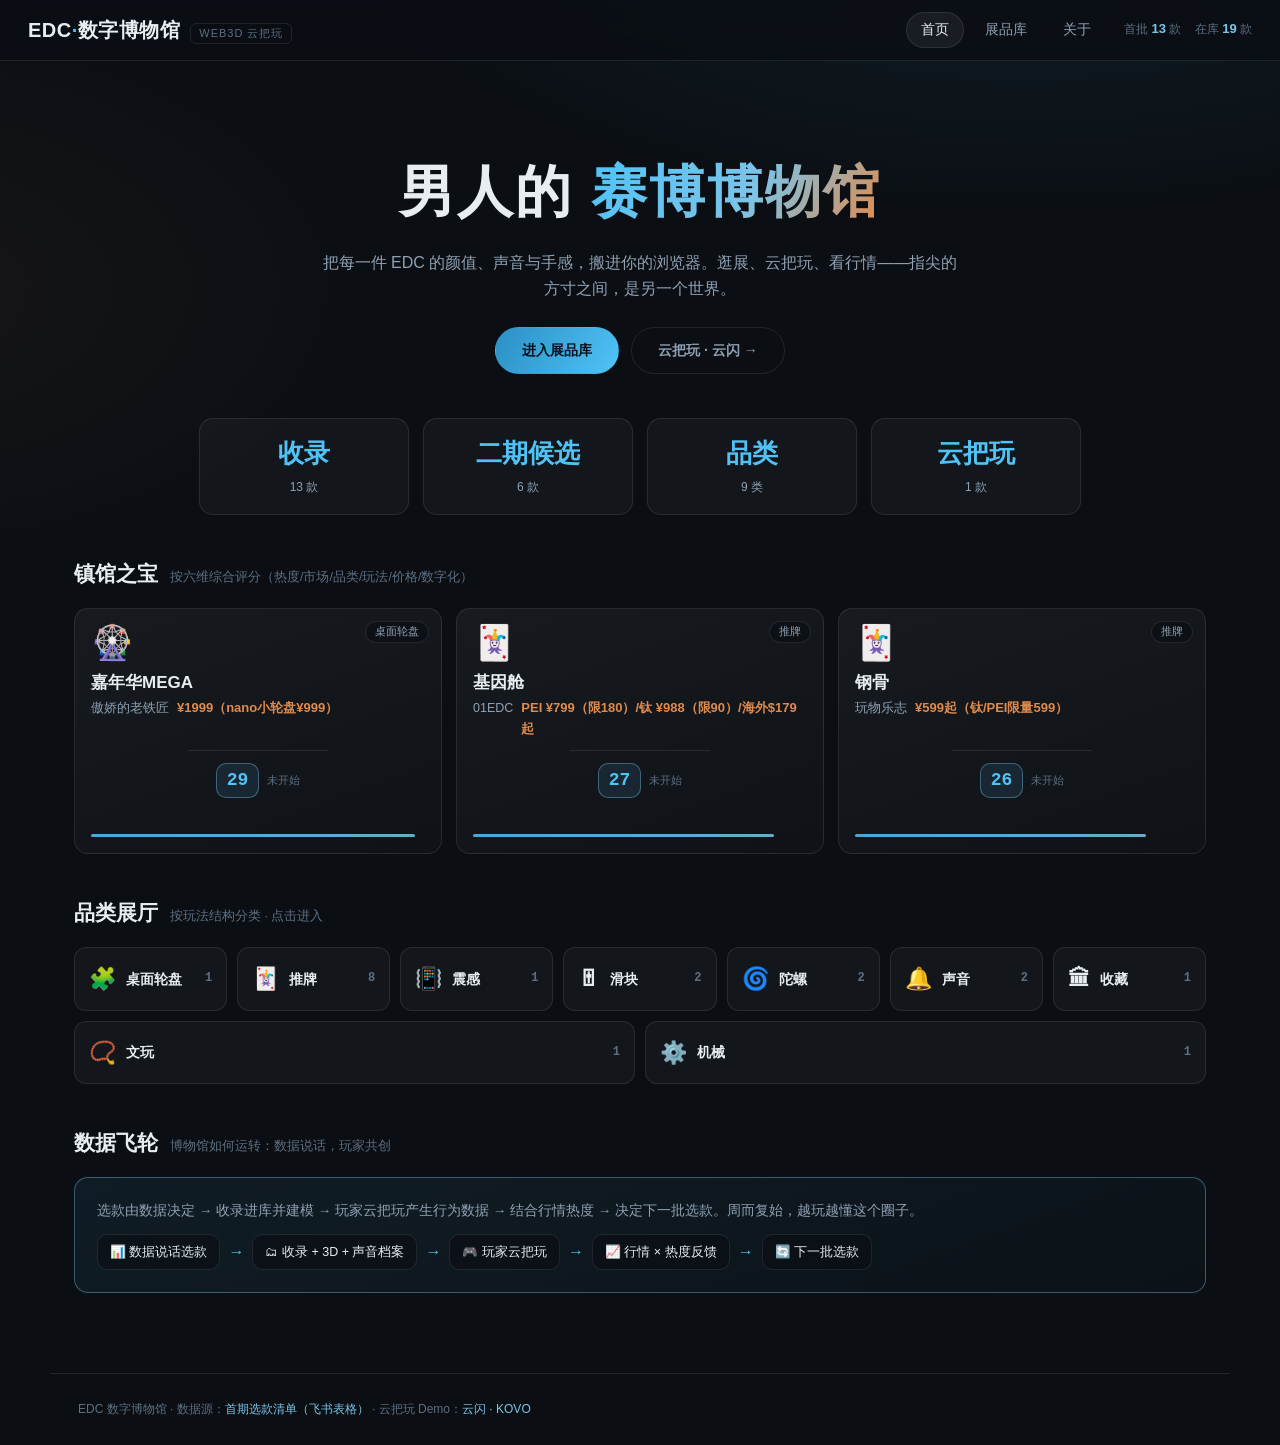
==== museum/index.html @ 1ff45c33 "EDC 数字博物馆 v0：Web3D 云把玩平台骨架 - museum/：博物馆网站（首页/展品库 19 款/条目详情+六维雷达/云把玩 iframe/关于） - yunshan-3d-demo/：云" ====
<!DOCTYPE html>
<html lang="zh-CN">
<head>
<meta charset="UTF-8">
<meta name="viewport" content="width=device-width, initial-scale=1.0">
<title>EDC 数字博物馆 · 云把玩</title>
<link rel="stylesheet" href="style.css">
<script src="data.js"></script>
</head>
<body>

<header class="topbar">
  <div class="brand">
    <span class="logo">EDC<em>·</em>数字博物馆</span>
    <span class="tag">WEB3D 云把玩</span>
  </div>
  <nav class="nav" id="nav">
    <a href="#/home" data-route="home">首页</a>
    <a href="#/catalog" data-route="catalog">展品库</a>
    <a href="#/about" data-route="about">关于</a>
  </nav>
  <div class="topstats" id="topstats"></div>
</header>

<main class="main">

  <!-- ========== 首页 ========== -->
  <section class="view" id="view-home">
    <div class="hero">
      <h1>男人的 <em>赛博博物馆</em></h1>
      <p>把每一件 EDC 的颜值、声音与手感，搬进你的浏览器。逛展、云把玩、看行情——指尖的方寸之间，是另一个世界。</p>
      <div class="cta">
        <a class="btn solid" href="#/catalog">进入展品库</a>
        <a class="btn ghost" href="#/play/7">云把玩 · 云闪 →</a>
      </div>
    </div>
    <div class="statrow" id="stats"></div>

    <div class="sec"><h2>镇馆之宝</h2><span class="sub">按六维综合评分（热度/市场/品类/玩法/价格/数字化）</span></div>
    <div class="grid" id="top3"></div>

    <div class="sec"><h2>品类展厅</h2><span class="sub">按玩法结构分类 · 点击进入</span></div>
    <div class="catgrid" id="cats"></div>

    <div class="sec"><h2>数据飞轮</h2><span class="sub">博物馆如何运转：数据说话，玩家共创</span></div>
    <div class="flywheel" id="flywheel"></div>
  </section>

  <!-- ========== 展品库 ========== -->
  <section class="view" id="view-catalog">
    <div class="sec" style="margin-top:0;"><h2>展品库</h2><span class="sub">首批 13 款 + 二期候选 6 款 · 点击卡片看详情</span></div>
    <div class="filters" id="filters"></div>
    <div class="grid" id="catalog-grid"></div>
  </section>

  <!-- ========== 条目详情 ========== -->
  <section class="view" id="view-item">
    <div id="item-body"></div>
  </section>

  <!-- ========== 云把玩 ========== -->
  <section class="view" id="view-play">
    <div id="play-body"></div>
  </section>

  <!-- ========== 关于 ========== -->
  <section class="view" id="view-about">
    <div class="sec" style="margin-top:0;"><h2>关于这座博物馆</h2></div>
    <div class="flywheel" style="line-height:2;">
      <p><b>定位</b>：EDC 数字博物馆是一个 Web3D 云把玩平台——先做 PGC 内容（选款、3D 建模、声音档案、行情指数），再开放玩家社区（收藏册、手感评分、把玩投稿），最终形成 EDC 生态，向文玩手串等相邻品类扩张。</p>
      <p><b>数据方法</b>：收录哪款不由个人喜好决定，由"四类信号源 × 六维评分"决定（热度、市场验证、品类代表、玩法独特、价格覆盖、数字化适配）。</p>
      <p><b>数据来源</b>：展品数据来自飞书《EDC数字博物馆-首期选款清单》（19 款，revision 43，2026-09-07 导出）。云闪 3D 模型为程序化建模占位，AI 图生 3D 替换后置。</p>
      <p><b>当前进度</b>：M1 单款可复制 Demo 完成（云闪 · F2 把玩参数配置化 · 浏览器回归全绿）；F1 图生 3D 选型调研完成（混元主线 / Seed3D 备选 / Tripo 兜底）。</p>
    </div>
  </section>

</main>

<footer class="foot">
  EDC 数字博物馆 · 数据源：<a href="https://my.feishu.cn/sheets/OWbRsg0HMhOqbyttr4RcKFPmnHd" target="_blank" rel="noopener">首期选款清单（飞书表格）</a> · 云把玩 Demo：<a href="../yunshan-3d-demo/index.html" target="_blank" rel="noopener">云闪 · KOVO</a>
</footer>

<script>
(function () {
  'use strict';
  var ITEMS = window.EDC_ITEMS || [];
  var CATS = (function () { var s = [], m = {}; ITEMS.forEach(function (i) { if (!m[i.category]) { m[i.category] = 1; s.push(i.category); } }); return s; })();
  var DIMS = [
    ['heat','热度'],['market','市场验证'],['categoryRep','品类代表'],
    ['uniqueness','玩法独特'],['priceCover','价格覆盖'],['digitalFit','数字化适配']
  ];
  var PLAYABLE = { 7: '../yunshan-3d-demo/index.html' }; // 云闪：F2 配置化 Demo（相对路径，兼容 GitHub Pages 子路径）
  var CATICON = { '桌面轮盘': '🎡' };
  function iconOf(i) { return CATICON[i.category] || i.icon; }

  function $(id) { return document.getElementById(id); }
  function esc(s) { return String(s == null ? '' : s).replace(/[&<>"']/g, function (c) { return { '&':'&amp;','<':'&lt;','>':'&gt;','"':'&quot;',"'":'&#39;' }[c]; }); }
  function catOf(c) { return ITEMS.filter(function (i) { return i.category === c; }); }
  function byId(id) { for (var i = 0; i < ITEMS.length; i++) if (ITEMS[i].id === id) return ITEMS[i]; return null; }

  /* ---------- 雷达图（SVG 手绘，六维 1-5） ---------- */
  function radarSVG(item, size) {
    size = size || 340;
    var cx = size / 2, cy = size / 2 - 6, R = size * 0.27, r0 = R * 0.22;
    var N = 6, pts = [];
    function P(i, r) {
      var a = Math.PI / 2 + i * 2 * Math.PI / N; // 从顶部顺时针
      return [cx + r * Math.cos(a), cy - r * Math.sin(a)];
    }
    function poly(r, cls) {
      var s = '';
      for (var i = 0; i < N; i++) { var p = P(i, r); s += (i ? ' L' : 'M') + p[0].toFixed(1) + ' ' + p[1].toFixed(1); }
      return '<path d="' + s + ' Z" fill="none" stroke="' + cls + '" stroke-width="1"/>';
    }
    var grid = '';
    for (var g = 1; g <= 5; g++) grid += poly(R * g / 5, g === 5 ? 'rgba(124,196,232,0.35)' : 'rgba(255,255,255,0.08)');
    grid += poly(R * 0.96, 'rgba(79,195,247,0.4)');
    var dataPts = '';
    for (var i = 0; i < N; i++) {
      var v = Math.max(1, Math.min(5, Number(item[DIMS[i][0]]) || 1));
      var p = P(i, r0 + (R - r0) * (v - 1) / 4);
      dataPts += (i ? ' L' : 'M') + p[0].toFixed(1) + ' ' + p[1].toFixed(1);
    }
    var fill = '<path d="' + dataPts + ' Z" fill="rgba(79,195,247,0.22)" stroke="#4fc3f7" stroke-width="2" stroke-linejoin="round"/>';
    var labels = '', dots = '';
    for (var j = 0; j < N; j++) {
      var lp = P(j, R * 1.16), dp = P(j, r0 + (R - r0) * (Math.max(1, Math.min(5, Number(item[DIMS[j][0]]) || 1)) - 1) / 4);
      labels += '<text x="' + lp[0].toFixed(1) + '" y="' + (lp[1] + 4).toFixed(1) + '" text-anchor="middle" font-size="10.5" fill="#8fa1b3">' + DIMS[j][1] + '</text>';
      dots += '<circle cx="' + dp[0].toFixed(1) + '" cy="' + dp[1].toFixed(1) + '" r="3" fill="#4fc3f7"/>';
    }
    var score = '<text x="' + cx + '" y="' + (cy + 8) + '" text-anchor="middle" font-size="22" font-weight="800" fill="#7cc4e8" font-family="monospace">' + item.total + '</text>';
    return '<svg class="radar" viewBox="0 0 ' + size + ' ' + (size * 0.82) + '" role="img" aria-label="六维评分雷达图">' + grid + fill + dataPts + dots + labels + score + '</svg>';
  }

  /* ---------- 卡片 ---------- */
  function cardHTML(i) {
    var pct = Math.round(i.total / 30 * 100);
    var ready = i.modelStatus && i.modelStatus.indexOf('完成') >= 0;
    return '<div class="card" data-id="' + i.id + '">' +
      '<span class="cat">' + esc(i.category) + '</span>' +
      '<div class="icon">' + iconOf(i) + '</div>' +
      '<h3>' + esc(i.model) + '</h3>' +
      '<div class="brand">' + esc(i.brand) + '<span class="price">' + esc(i.price) + '</span></div>' +
      '<div class="foot"><span class="score">' + i.total + '</span>' +
      '<span class="status' + (ready ? ' ready' : '') + '">' + (ready ? '可把玩' : (i.modelStatus || '待建模')) + '</span></div>' +
      '<div class="bar" style="width:' + pct + '%"></div>' +
      '</div>';
  }

  /* ---------- 视图渲染 ---------- */
  function renderHome() {
    var s = $('stats');
    if (s && !s.dataset.done) {
      var first = ITEMS.filter(function (i) { return i.priority === '首批'; }).length;
      var cats = {}; ITEMS.forEach(function (i) { cats[i.category] = 1; });
      var played = ITEMS.filter(function (i) { return PLAYABLE[i.id]; }).length;
      s.innerHTML =
        stat('收录', first + ' 款') +
        stat('二期候选', ITEMS.length - first + ' 款') +
        stat('品类', Object.keys(cats).length + ' 类') +
        stat('云把玩', played + ' 款');
      s.dataset.done = '1';
    }
    var top = ITEMS.slice().sort(function (a, b) { return b.total - a.total; }).slice(0, 3);
    $('top3').innerHTML = top.map(cardHTML).join('');
    var c = $('cats');
    if (c && !c.dataset.done) {
      c.innerHTML = CATS.map(function (cat) {
        var n = catOf(cat).length;
        return '<div class="catbtn" data-cat="' + cat + '"><span class="ic">' + (ITEMS.find ? (catOf(cat)[0] || {}).icon || '🧩' : '🧩') + '</span>' + cat + '<span class="cnt">' + n + '</span></div>';
      }).join('');
      c.dataset.done = '1';
    }
    var f = $('flywheel');
    if (f && !f.dataset.done) {
      f.innerHTML = '<p style="color:#8fa1b3;font-size:13.5px;">选款由数据决定 → 收录进库并建模 → 玩家云把玩产生行为数据 → 结合行情热度 → 决定下一批选款。周而复始，越玩越懂这个圈子。</p>' +
        '<div class="steps">' +
        '<span class="step">📊 数据说话选款</span><span class="arr">→</span>' +
        '<span class="step">🗂 收录 + 3D + 声音档案</span><span class="arr">→</span>' +
        '<span class="step">🎮 玩家云把玩</span><span class="arr">→</span>' +
        '<span class="step">📈 行情 × 热度反馈</span><span class="arr">→</span>' +
        '<span class="step">🔄 下一批选款</span></div>';
      f.dataset.done = '1';
    }
    bindCards($('top3'));
    bindCats($('cats'));
  }

  function stat(n, l) { return '<div class="stat"><div class="num">' + n + '</div><div class="lab">' + l + '</div></div>'; }

  function renderCatalog(cat) {
    var f = $('filters');
    if (!f.dataset.done) {
      f.innerHTML = '<button data-cat="" class="on">全部 ' + ITEMS.length + '</button>' + CATS.map(function (c) {
        var n = catOf(c).length; if (!n) return '';
        return '<button data-cat="' + c + '"' + (c === cat ? ' class="on"' : '') + '>' + c + ' ' + n + '</button>';
      }).join('');
      f.dataset.done = '1';
      f.addEventListener('click', function (e) {
        var b = e.target.closest('button'); if (!b) return;
        location.hash = '#/catalog' + (b.dataset.cat ? '?cat=' + encodeURIComponent(b.dataset.cat) : '');
      });
    } else {
      var btns = f.querySelectorAll('button');
      btns.forEach(function (b) { b.classList.toggle('on', b.dataset.cat === (cat || '')); });
    }
    var list = cat ? catOf(cat) : ITEMS.slice();
    var g = $('catalog-grid');
    g.innerHTML = list.map(cardHTML).join('') || '<p style="color:#5d6f80;padding:20px;">该品类暂无展品。</p>';
    bindCards(g);
  }

  function renderItem(id) {
    var i = byId(id);
    if (!i) { location.hash = '#/catalog'; return; }
    var ready = i.modelStatus && i.modelStatus.indexOf('完成') >= 0;
    var signals = (i.signals || '').split(/[,，、]/).filter(Boolean);
    var html =
      '<div class="sec" style="margin-top:0;"><a href="#/catalog" style="color:#8fa1b3;text-decoration:none;font-size:13px;">← 返回展品库</a></div>' +
      '<div class="detail">' +
      '<div class="dpanel">' +
        '<h1>' + iconOf(i) + ' ' + esc(i.model) + '</h1>' +
        '<div class="d-brand">' + esc(i.brand) + ' · ' + esc(i.category) + '</div>' +
        '<div class="d-price">' + esc(i.price) + '<span class="st">' + esc(i.priceStatus) + '</span></div>' +
        '<div class="kv">' +
          kv('把玩场景', esc(i.scene)) +
          kv('玩法结构', esc(i.play)) +
          kv('热度依据', esc(i.heatBasis)) +
          kv('信号源', signals.map(function (s) { return '<span class="tag">' + esc(s) + '</span>'; }).join('') + ' · ' + i.srcCount + ' 个独立来源 · ' + esc(i.signalLevel)) +
          kv('收录优先级', esc(i.priority)) +
          kv('3D 状态', '<span class="tag ' + (ready ? 'ready' : '') + '">' + esc(i.modelStatus) + '</span>') +
          (i.note ? kv('备注', esc(i.note)) : '') +
        '</div>' +
        (PLAYABLE[id]
          ? '<div class="playbox"><div class="pb-t">🎮 已有可交互云把玩 Demo</div><a class="btn solid" href="#/play/' + id + '">进入把玩 →</a></div>'
          : '') +
      '</div>' +
      '<div class="dpanel" style="text-align:center;">' +
        '<div style="font-size:13px;color:#8fa1b3;margin-bottom:4px;">六维评分 · 满分 30</div>' +
        radarSVG(i) +
      '</div>' +
      '</div>';
    $('item-body').innerHTML = html;
  }

  function kv(k, v) { return '<div class="row"><span class="k">' + k + '</span><span class="v">' + v + '</span></div>'; }

  function renderPlay(id) {
    var i = byId(id);
    if (!i || !PLAYABLE[id]) { location.hash = '#/catalog'; return; }
    $('play-body').innerHTML =
      '<div class="sec" style="margin-top:0;"><a href="#/item/' + id + '" style="color:#8fa1b3;text-decoration:none;font-size:13px;">← 返回 ' + esc(i.model) + ' 详情</a></div>' +
      '<div class="playwrap">' +
        '<div class="playbar"><span class="t">' + i.icon + ' 云把玩 · ' + esc(i.brand) + ' ' + esc(i.model) + '</span>' +
        '<span class="hint">拖拽滑块 · 松手磁吸归位 · 拖到端部触发磁吸/震感 · 支持声音</span></div>' +
        '<iframe src="' + PLAYABLE[id] + '" title="云把玩 Demo" loading="lazy"></iframe>' +
      '</div>';
  }

  /* ---------- 事件绑定 ---------- */
  function bindCards(root) {
    if (!root) return;
    root.addEventListener('click', function (e) {
      var c = e.target.closest('.card'); if (!c) return;
      location.hash = '#/item/' + c.dataset.id;
    });
  }
  function bindCats(root) {
    if (!root) return;
    root.addEventListener('click', function (e) {
      var b = e.target.closest('.catbtn'); if (!b) return;
      location.hash = '#/catalog?cat=' + encodeURIComponent(b.dataset.cat);
    });
  }

  /* ---------- 路由 ---------- */
  function parseHash() {
    var h = location.hash.replace(/^#\/?/, '') || 'home';
    var q = h.indexOf('?');
    var path = q >= 0 ? h.slice(0, q) : h;
    var query = {};
    if (q >= 0) h.slice(q + 1).split('&').forEach(function (p) { var kv = p.split('='); query[decodeURIComponent(kv[0])] = decodeURIComponent(kv[1] || ''); });
    var seg = path.split('/').filter(Boolean);
    return { name: seg[0] || 'home', id: Number(seg[1]) || 0, cat: query.cat || '' };
  }
  function router() {
    var r = parseHash();
    var views = ['home', 'catalog', 'item', 'play', 'about'];
    views.forEach(function (v) { $('view-' + v).classList.toggle('on', v === r.name); });
    var navs = document.querySelectorAll('.nav a');
    navs.forEach(function (a) { a.classList.toggle('on', a.dataset.route === r.name); });
    if (r.name === 'home') renderHome();
    else if (r.name === 'catalog') renderCatalog(r.cat);
    else if (r.name === 'item') renderItem(r.id);
    else if (r.name === 'play') renderPlay(r.id);
    window.scrollTo(0, 0);
  }
  window.addEventListener('hashchange', router);

  /* ---------- 顶部统计（静态） ---------- */
  var ts = $('topstats');
  if (ts) {
    var first = ITEMS.filter(function (i) { return i.priority === '首批'; }).length;
    ts.innerHTML = '<span>首批 <b>' + first + '</b> 款</span><span>在库 <b>' + ITEMS.length + '</b> 款</span>';
  }

  router();
})();
</script>
</body>
</html>
---- museum/style.css ----
/* EDC 数字博物馆 · 深色金属科技风 */
:root {
  --bg: #0b0f14;
  --bg2: #11161d;
  --card: rgba(255,255,255,0.035);
  --card-hi: rgba(255,255,255,0.06);
  --line: rgba(255,255,255,0.09);
  --line-hi: rgba(124,196,232,0.4);
  --text: #e8edf2;
  --text2: #8fa1b3;
  --text3: #5d6f80;
  --accent: #7cc4e8;
  --accent2: #4fc3f7;
  --orange: #e08a4c;
  --green: #6fcf97;
  --radius: 14px;
  --mono: "SF Mono", "JetBrains Mono", Consolas, monospace;
}
* { margin: 0; padding: 0; box-sizing: border-box; }
html { scroll-behavior: smooth; }
body {
  font-family: -apple-system, BlinkMacSystemFont, "PingFang SC", "Segoe UI", "Microsoft YaHei", sans-serif;
  background:
    radial-gradient(1200px 600px at 80% -10%, rgba(79,195,247,0.10), transparent 60%),
    radial-gradient(900px 500px at -10% 20%, rgba(224,138,76,0.06), transparent 55%),
    var(--bg);
  color: var(--text);
  line-height: 1.6;
  min-height: 100vh;
}

/* ---------- 顶栏 ---------- */
.topbar {
  position: sticky; top: 0; z-index: 50;
  display: flex; align-items: center; gap: 18px;
  padding: 12px 28px;
  background: rgba(11,15,20,0.85);
  backdrop-filter: blur(12px);
  border-bottom: 1px solid var(--line);
  flex-wrap: wrap;
}
.brand { display: flex; align-items: baseline; gap: 10px; }
.brand .logo { font-size: 20px; font-weight: 700; letter-spacing: 0.5px; }
.brand .logo em { font-style: normal; color: var(--accent2); }
.brand .tag { font-size: 11px; color: var(--text3); letter-spacing: 1px; }
.nav { display: flex; gap: 6px; margin-left: auto; flex-wrap: wrap; }
.nav a {
  color: var(--text2); text-decoration: none; font-size: 13.5px;
  padding: 6px 14px; border-radius: 999px; border: 1px solid transparent;
  transition: all .15s;
}
.nav a:hover, .nav a.on { color: var(--text); background: var(--card-hi); border-color: var(--line); }
.topstats { display: flex; gap: 14px; font-size: 11.5px; color: var(--text3); align-items: center; }
.topstats b { color: var(--accent); font-size: 13px; }

/* ---------- 主容器 ---------- */
.main { max-width: 1180px; margin: 0 auto; padding: 30px 24px 80px; }
.view { display: none; }
.view.on { display: block; animation: fade .25s ease; }
@keyframes fade { from { opacity: 0; transform: translateY(6px); } to { opacity: 1; transform: none; } }

/* ---------- Hero ---------- */
.hero { padding: 56px 0 34px; text-align: center; }
.hero h1 { font-size: clamp(34px, 5vw, 56px); font-weight: 800; letter-spacing: 2px; }
.hero h1 em { font-style: normal; background: linear-gradient(120deg, #4fc3f7, #7cc4e8 55%, #e08a4c); -webkit-background-clip: text; background-clip: text; color: transparent; }
.hero p { color: var(--text2); font-size: 16px; max-width: 640px; margin: 14px auto 26px; }
.hero .cta { display: inline-flex; gap: 12px; flex-wrap: wrap; justify-content: center; }
.btn {
  display: inline-block; padding: 11px 26px; border-radius: 999px;
  font-size: 14px; font-weight: 600; text-decoration: none;
  border: 1px solid var(--line-hi); color: var(--accent2);
  background: rgba(79,195,247,0.08); transition: all .18s;
}
.btn:hover { background: rgba(79,195,247,0.16); box-shadow: 0 0 24px rgba(79,195,247,0.18); }
.btn.solid { background: linear-gradient(120deg, #2b8fc4, #4fc3f7); color: #06131c; border-color: transparent; }
.btn.solid:hover { box-shadow: 0 0 28px rgba(79,195,247,0.35); }
.btn.ghost { background: transparent; border-color: var(--line); color: var(--text2); }
.btn.ghost:hover { border-color: var(--line-hi); color: var(--text); }

/* ---------- 统计条 ---------- */
.statrow { display: flex; flex-wrap: wrap; gap: 14px; justify-content: center; margin: 10px 0 8px; }
.stat {
  flex: 1 1 150px; max-width: 210px; text-align: center;
  background: var(--card); border: 1px solid var(--line); border-radius: var(--radius);
  padding: 16px 10px;
}
.stat .num { font-size: 26px; font-weight: 800; color: var(--accent2); font-family: var(--mono); }
.stat .lab { font-size: 12px; color: var(--text2); margin-top: 2px; }

/* ---------- 区块标题 ---------- */
.sec { margin: 42px 0 18px; display: flex; align-items: baseline; gap: 12px; }
.sec h2 { font-size: 21px; font-weight: 700; }
.sec .sub { color: var(--text3); font-size: 12.5px; }

/* ---------- 展品卡片 ---------- */
.grid { display: flex; flex-wrap: wrap; gap: 14px; }
.card {
  flex: 1 1 250px; min-width: 0; display: flex; flex-direction: column;
  background: linear-gradient(160deg, rgba(255,255,255,0.05), rgba(255,255,255,0.02));
  border: 1px solid var(--line); border-radius: var(--radius);
  padding: 16px; cursor: pointer; transition: all .18s; position: relative; overflow: hidden;
}
.card:hover { border-color: var(--line-hi); transform: translateY(-3px); box-shadow: 0 8px 30px rgba(0,0,0,0.35); }
.card .cat {
  position: absolute; top: 12px; right: 12px;
  font-size: 11px; color: var(--text2);
  border: 1px solid var(--line); border-radius: 999px; padding: 1px 9px;
  background: rgba(11,15,20,0.7);
}
.card .icon { font-size: 34px; line-height: 1; margin-bottom: 10px; filter: saturate(0.85); }
.card h3 { font-size: 17px; font-weight: 700; }
.card .brand { font-size: 12.5px; color: var(--text2); margin: 2px 0 10px; display: flex; align-items: baseline; gap: 8px; }
.card .price { font-size: 13px; color: var(--orange); font-weight: 600; }
.card .foot { margin-top: auto; padding-top: 12px; display: flex; align-items: center; gap: 8px; }
.card .score {
  font-family: var(--mono); font-size: 18px; font-weight: 800; color: var(--accent2);
  background: rgba(79,195,247,0.10); border: 1px solid var(--line-hi);
  border-radius: 10px; padding: 2px 10px;
}
.card .status { font-size: 11px; color: var(--text3); margin-left: auto; }
.card .status.ready { color: var(--green); }
.card .bar { height: 3px; border-radius: 3px; background: linear-gradient(90deg, var(--accent2), var(--accent)); opacity: .85; margin-top: 10px; }

/* ---------- 品类入口 ---------- */
.catgrid { display: flex; flex-wrap: wrap; gap: 10px; }
.catbtn {
  flex: 1 1 150px; display: flex; align-items: center; gap: 10px;
  background: var(--card); border: 1px solid var(--line); border-radius: 12px;
  padding: 13px 14px; cursor: pointer; transition: all .15s; color: var(--text);
  font-size: 14px; font-weight: 600; text-align: left;
}
.catbtn:hover { border-color: var(--line-hi); background: var(--card-hi); }
.catbtn .ic { font-size: 22px; }
.catbtn .cnt { margin-left: auto; font-size: 12px; color: var(--text3); font-family: var(--mono); }

/* ---------- 筛选条 ---------- */
.filters { display: flex; flex-wrap: wrap; gap: 8px; margin-bottom: 20px; }
.filters button {
  font-size: 12.5px; color: var(--text2); background: var(--card);
  border: 1px solid var(--line); border-radius: 999px; padding: 5px 14px;
  cursor: pointer; transition: all .15s;
}
.filters button.on { color: var(--text); border-color: var(--line-hi); background: rgba(79,195,247,0.12); }

/* ---------- 详情页 ---------- */
.detail { display: flex; flex-wrap: wrap; gap: 22px; }
.dpanel {
  flex: 1 1 320px; min-width: 0; background: var(--card);
  border: 1px solid var(--line); border-radius: var(--radius); padding: 22px;
}
.dpanel h1 { font-size: 26px; font-weight: 800; }
.dpanel .d-brand { color: var(--text2); font-size: 14px; margin: 4px 0 14px; }
.dpanel .d-price { font-size: 17px; color: var(--orange); font-weight: 700; }
.dpanel .d-price .st { font-size: 11.5px; color: var(--text3); font-weight: 400; margin-left: 8px; }
.kv { margin-top: 18px; display: flex; flex-direction: column; gap: 10px; }
.kv .row { display: flex; gap: 10px; font-size: 13px; }
.kv .row .k { flex: 0 0 86px; color: var(--text3); }
.kv .row .v { color: var(--text); flex: 1; min-width: 0; }
.tag { display: inline-block; font-size: 11.5px; border: 1px solid var(--line); border-radius: 6px; padding: 1px 8px; margin: 2px 4px 2px 0; color: var(--text2); }
.tag.ready { border-color: rgba(111,207,151,0.4); color: var(--green); }
.dpanel .playbox { margin-top: 18px; padding: 16px; background: rgba(11,15,20,0.6); border: 1px dashed var(--line-hi); border-radius: 12px; text-align: center; }
.dpanel .playbox .pb-t { font-size: 13px; color: var(--text2); margin-bottom: 10px; }

/* ---------- 雷达图 ---------- */
.radar { width: 100%; max-width: 340px; margin: 6px auto 0; display: block; }

/* ---------- iframe 把玩 ---------- */
.playwrap { position: relative; border: 1px solid var(--line); border-radius: var(--radius); overflow: hidden; background: #0a0d11; }
.playwrap iframe { display: block; width: 100%; height: 560px; border: 0; }
.playbar { display: flex; align-items: center; gap: 12px; padding: 10px 16px; background: rgba(11,15,20,0.9); border-bottom: 1px solid var(--line); }
.playbar .t { font-size: 13.5px; font-weight: 600; }
.playbar .hint { font-size: 11.5px; color: var(--text3); }

/* ---------- 飞轮 ---------- */
.flywheel { background: linear-gradient(160deg, rgba(79,195,247,0.08), rgba(79,195,247,0.02)); border: 1px solid var(--line-hi); border-radius: var(--radius); padding: 22px; }
.flywheel .steps { display: flex; flex-wrap: wrap; align-items: center; gap: 8px; margin-top: 12px; }
.flywheel .step { background: rgba(11,15,20,0.7); border: 1px solid var(--line); border-radius: 10px; padding: 7px 12px; font-size: 12.5px; color: var(--text); }
.flywheel .arr { color: var(--accent2); font-weight: 700; }

/* ---------- 页脚 ---------- */
.foot { border-top: 1px solid var(--line); padding: 26px 28px; font-size: 12px; color: var(--text3); max-width: 1180px; margin: 0 auto; }
.foot a { color: var(--accent); text-decoration: none; }

/* ---------- 移动端 ---------- */
@media (max-width: 640px) {
  .topbar { padding: 10px 16px; gap: 10px; }
  .nav { width: 100%; order: 3; justify-content: flex-start; }
  .hero { padding: 34px 0 20px; }
  .detail { flex-direction: column; }
  .playwrap iframe { height: 440px; }
}
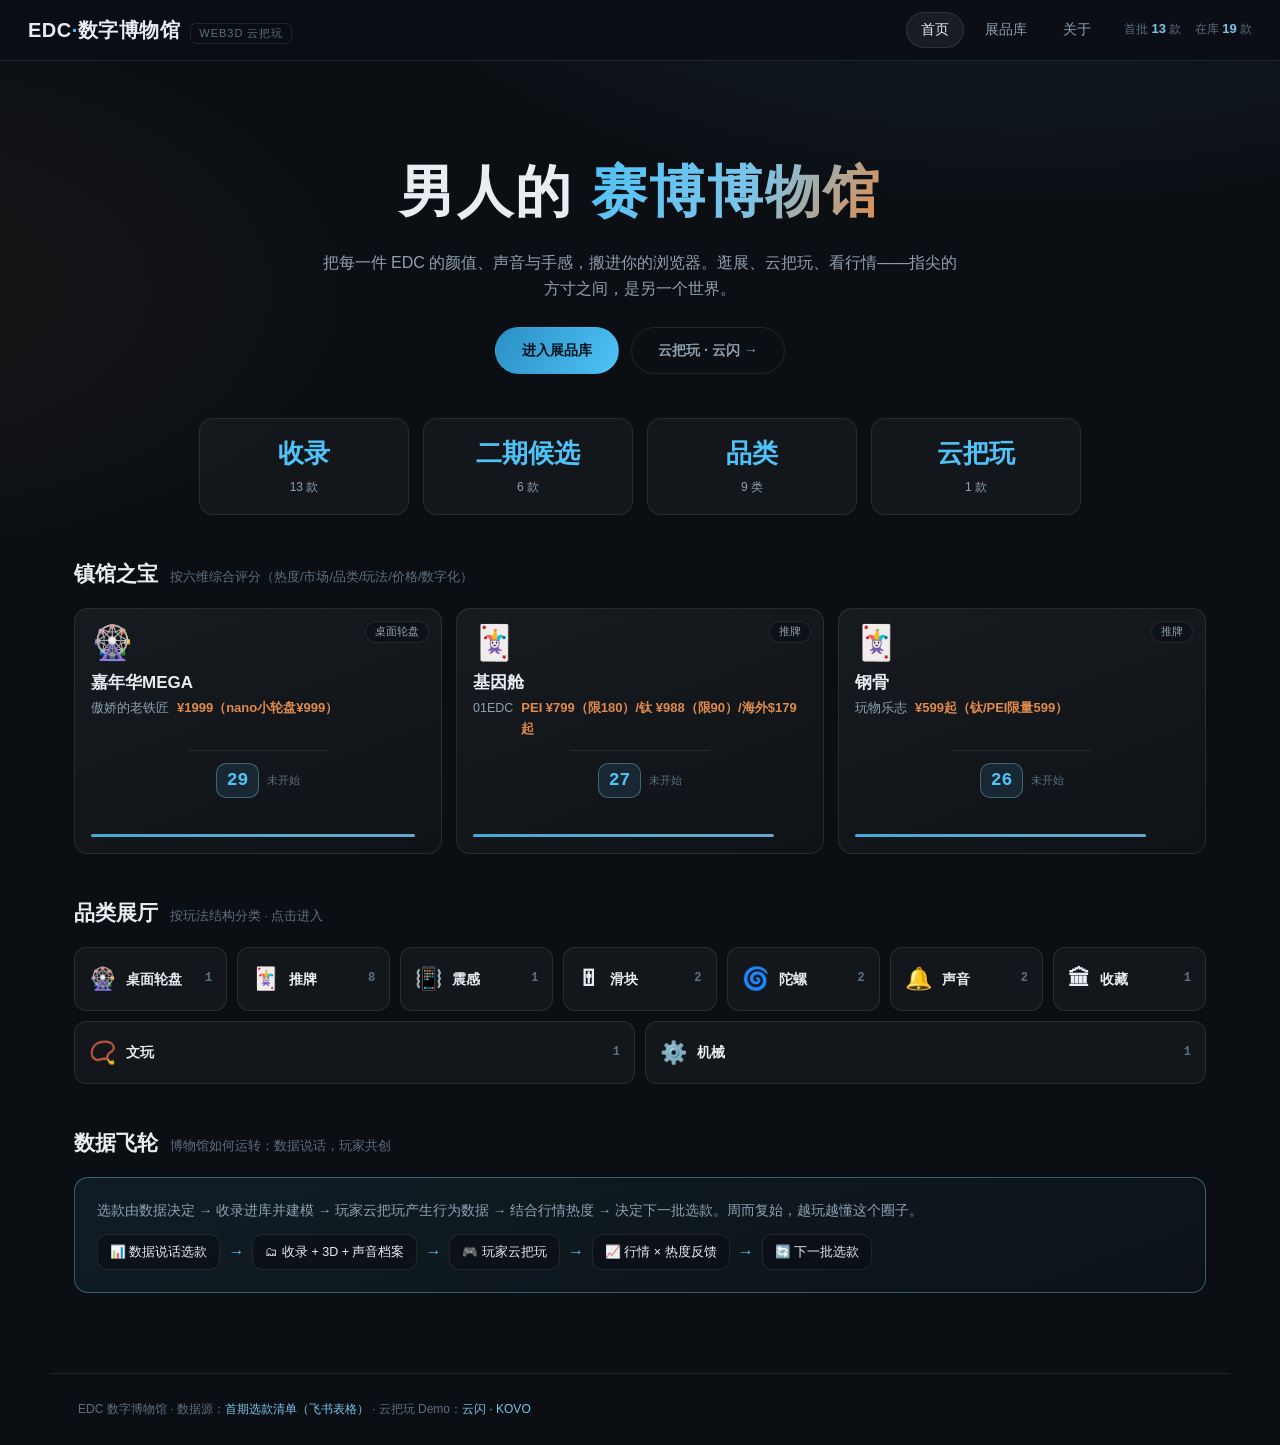
==== commit 21cff7b8: "代码评审：新增 AGENTS.md + .cursorrules，修复 6 处问题 评审工具：AGENTS.md（项目规则）+ .cursorrules（Cursor Agent 评审清单） 修复： " ====
--- a/museum/index.html
+++ b/museum/index.html
@@ -3,7 +3,7 @@
 <head>
 <meta charset="UTF-8">
 <meta name="viewport" content="width=device-width, initial-scale=1.0">
-<title>EDC 数字博物馆 · 云把玩</title>
+<title>EDC 数字博物馆</title>
 <link rel="stylesheet" href="style.css">
 <script src="data.js"></script>
 </head>
@@ -90,8 +90,9 @@
     ['uniqueness','玩法独特'],['priceCover','价格覆盖'],['digitalFit','数字化适配']
   ];
   var PLAYABLE = { 7: '../yunshan-3d-demo/index.html' }; // 云闪：F2 配置化 Demo（相对路径，兼容 GitHub Pages 子路径）
-  var CATICON = { '桌面轮盘': '🎡' };
+  var CATICON = { '桌面轮盘': '🎡' }; // 品类级图标覆盖（兜底=该品类首件展品的 icon）
   function iconOf(i) { return CATICON[i.category] || i.icon; }
+  function catIconOf(cat) { return CATICON[cat] || (catOf(cat)[0] || {}).icon || '🧩'; }
 
   function $(id) { return document.getElementById(id); }
   function esc(s) { return String(s == null ? '' : s).replace(/[&<>"']/g, function (c) { return { '&':'&amp;','<':'&lt;','>':'&gt;','"':'&quot;',"'":'&#39;' }[c]; }); }
@@ -136,7 +137,7 @@
   function cardHTML(i) {
     var pct = Math.round(i.total / 30 * 100);
     var ready = i.modelStatus && i.modelStatus.indexOf('完成') >= 0;
-    return '<div class="card" data-id="' + i.id + '">' +
+    return '<div class="card" data-id="' + i.id + '" tabindex="0" role="button" aria-label="查看 ' + esc(i.model) + ' 详情">' +
       '<span class="cat">' + esc(i.category) + '</span>' +
       '<div class="icon">' + iconOf(i) + '</div>' +
       '<h3>' + esc(i.model) + '</h3>' +
@@ -167,7 +168,7 @@
     if (c && !c.dataset.done) {
       c.innerHTML = CATS.map(function (cat) {
         var n = catOf(cat).length;
-        return '<div class="catbtn" data-cat="' + cat + '"><span class="ic">' + (ITEMS.find ? (catOf(cat)[0] || {}).icon || '🧩' : '🧩') + '</span>' + cat + '<span class="cnt">' + n + '</span></div>';
+        return '<div class="catbtn" data-cat="' + cat + '" tabindex="0" role="button" aria-label="查看' + cat + '品类">' + '<span class="ic">' + catIconOf(cat) + '</span>' + cat + '<span class="cnt">' + n + '</span></div>';
       }).join('');
       c.dataset.done = '1';
     }
@@ -191,7 +192,7 @@
   function renderCatalog(cat) {
     var f = $('filters');
     if (!f.dataset.done) {
-      f.innerHTML = '<button data-cat="" class="on">全部 ' + ITEMS.length + '</button>' + CATS.map(function (c) {
+      f.innerHTML = '<button data-cat=""' + (!cat ? ' class="on"' : '') + '>全部 ' + ITEMS.length + '</button>' + CATS.map(function (c) {
         var n = catOf(c).length; if (!n) return '';
         return '<button data-cat="' + c + '"' + (c === cat ? ' class="on"' : '') + '>' + c + ' ' + n + '</button>';
       }).join('');
@@ -260,16 +261,28 @@
   /* ---------- 事件绑定 ---------- */
   function bindCards(root) {
     if (!root) return;
+    function go(id) { if (id) location.hash = '#/item/' + id; }
     root.addEventListener('click', function (e) {
       var c = e.target.closest('.card'); if (!c) return;
-      location.hash = '#/item/' + c.dataset.id;
+      go(c.dataset.id);
+    });
+    root.addEventListener('keydown', function (e) {
+      if (e.key !== 'Enter' && e.key !== ' ') return;
+      var c = e.target.closest('.card'); if (!c) return;
+      e.preventDefault(); go(c.dataset.id);
     });
   }
   function bindCats(root) {
     if (!root) return;
+    function go(cat) { if (cat) location.hash = '#/catalog?cat=' + encodeURIComponent(cat); }
     root.addEventListener('click', function (e) {
       var b = e.target.closest('.catbtn'); if (!b) return;
-      location.hash = '#/catalog?cat=' + encodeURIComponent(b.dataset.cat);
+      go(b.dataset.cat);
+    });
+    root.addEventListener('keydown', function (e) {
+      if (e.key !== 'Enter' && e.key !== ' ') return;
+      var b = e.target.closest('.catbtn'); if (!b) return;
+      e.preventDefault(); go(b.dataset.cat);
     });
   }
 
@@ -283,10 +296,12 @@
     var seg = path.split('/').filter(Boolean);
     return { name: seg[0] || 'home', id: Number(seg[1]) || 0, cat: query.cat || '' };
   }
+  var TITLES = { home: 'EDC 数字博物馆', catalog: '展品库 · EDC 数字博物馆', item: '展品详情 · EDC 数字博物馆', play: '云把玩 · EDC 数字博物馆', about: '关于 · EDC 数字博物馆' };
   function router() {
     var r = parseHash();
     var views = ['home', 'catalog', 'item', 'play', 'about'];
     views.forEach(function (v) { $('view-' + v).classList.toggle('on', v === r.name); });
+    document.title = TITLES[r.name] || TITLES.home;
     var navs = document.querySelectorAll('.nav a');
     navs.forEach(function (a) { a.classList.toggle('on', a.dataset.route === r.name); });
     if (r.name === 'home') renderHome();
@@ -300,8 +315,12 @@
   /* ---------- 顶部统计（静态） ---------- */
   var ts = $('topstats');
   if (ts) {
-    var first = ITEMS.filter(function (i) { return i.priority === '首批'; }).length;
-    ts.innerHTML = '<span>首批 <b>' + first + '</b> 款</span><span>在库 <b>' + ITEMS.length + '</b> 款</span>';
+    if (!ITEMS.length) {
+      ts.innerHTML = '<span style="color:#e08a4c;">⚠ 数据未加载：data.js 缺失或顺序错误</span>';
+    } else {
+      var first = ITEMS.filter(function (i) { return i.priority === '首批'; }).length;
+      ts.innerHTML = '<span>首批 <b>' + first + '</b> 款</span><span>在库 <b>' + ITEMS.length + '</b> 款</span>';
+    }
   }
 
   router();
